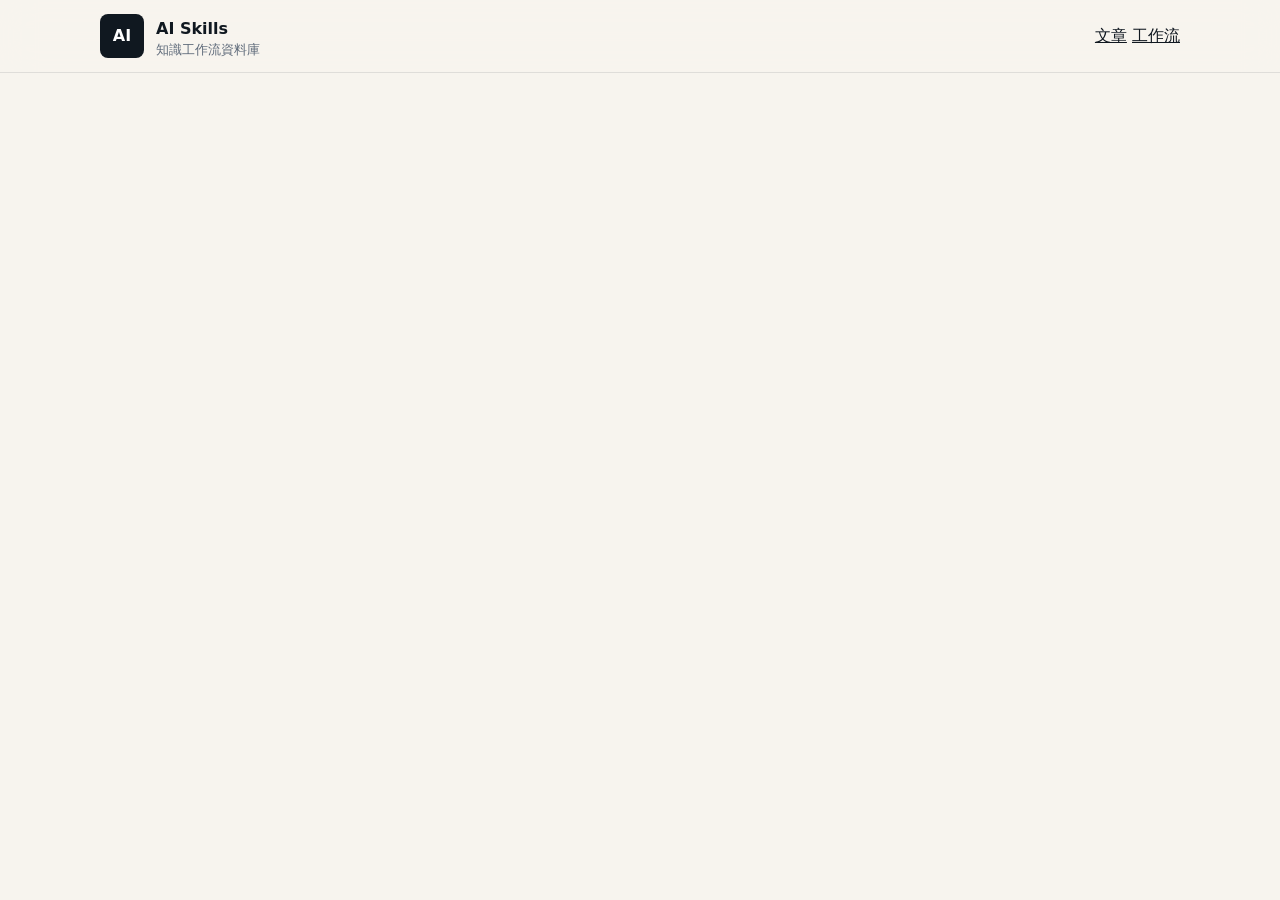
==== article.html @ cf1c887a "Add article detail page" ====
<!doctype html>
<html lang="zh-Hant">
  <head>
    <meta charset="utf-8" />
    <meta name="viewport" content="width=device-width, initial-scale=1" />
    <meta name="theme-color" content="#101820" />
    <meta name="apple-mobile-web-app-capable" content="yes" />
    <meta name="apple-mobile-web-app-title" content="AI Skills" />
    <meta name="description" content="AI Skills 單篇文章。" />
    <link rel="manifest" href="./manifest.webmanifest" />
    <link rel="icon" href="./icons/icon.svg" />
    <link rel="apple-touch-icon" href="./icons/icon.svg" />
    <link rel="stylesheet" href="./styles.css" />
    <title>AI Skills 文章</title>
  </head>
  <body data-page="article">
    <header class="site-header">
      <nav class="nav">
        <a class="brand" href="./" aria-label="AI Skills 首頁">
          <span class="brand-mark">AI</span>
          <span><strong>AI Skills</strong><small>知識工作流資料庫</small></span>
        </a>
        <div class="nav-actions">
          <a href="./#articles">文章</a>
          <a href="./#workflow">工作流</a>
          <button class="install-button" id="installButton" hidden>安裝</button>
        </div>
      </nav>
    </header>

    <main>
      <article class="article-page" id="articlePage" aria-live="polite"></article>
    </main>

    <script src="./data/articles.js"></script>
    <script src="./app.js"></script>
  </body>
</html>
---- styles.css ----
:root {
  color-scheme: light;
  --ink: #101820;
  --muted: #5f6b7a;
  --paper: #f7f4ee;
  --panel: #ffffff;
  --line: #d9d2c5;
  --accent: #276d5d;
  --accent-2: #d46a2c;
  --accent-3: #263e68;
  --shadow: 0 20px 60px rgba(16, 24, 32, 0.12);
}
* { box-sizing: border-box; }
html { scroll-behavior: smooth; }
body {
  margin: 0;
  background: var(--paper);
  color: var(--ink);
  font-family: "Noto Sans TC", "Microsoft JhengHei", system-ui, sans-serif;
  line-height: 1.7;
}
a { color: inherit; }
.site-header {
  position: sticky;
  top: 0;
  z-index: 10;
  border-bottom: 1px solid rgba(16, 24, 32, 0.1);
  background: rgba(247, 244, 238, 0.88);
  backdrop-filter: blur(16px);
}
.nav {
  display: flex;
  align-items: center;
  justify-content: space-between;
  max-width: 1120px;
  margin: 0 auto;
  padding: 14px 20px;
}
.brand { display: inline-flex; align-items: center; gap: 12px; text-decoration: none; }
.brand-mark {
  display: grid;
  width: 44px;
  height: 44px;
  place-items: center;
  border-radius: 8px;
  background: var(--ink);
  color: #fff;
  font-weight: 800;
}
.brand small { display: block; color: var(--muted); font-size: 13px; line-height: 1.2; }
.install-button, .primary-link, .secondary-link, .read-link {
  min-height: 44px;
  border: 1px solid var(--ink);
  border-radius: 8px;
  padding: 10px 16px;
  font: inherit;
  font-weight: 700;
  text-decoration: none;
}
.install-button, .primary-link { background: var(--ink); color: #fff; }
.secondary-link, .read-link { background: transparent; color: var(--ink); }
main { max-width: 1120px; margin: 0 auto; padding: 0 20px 56px; }
.hero {
  display: grid;
  grid-template-columns: minmax(0, 1.4fr) minmax(280px, 0.7fr);
  gap: 28px;
  min-height: calc(100vh - 74px);
  align-items: center;
  padding: 44px 0 28px;
}
.hero-copy h1 {
  max-width: 760px;
  margin: 8px 0 18px;
  font-size: clamp(42px, 6vw, 76px);
  line-height: 1.04;
  letter-spacing: 0;
}
.hero-copy p:not(.eyebrow) { max-width: 680px; color: var(--muted); font-size: 19px; }
.eyebrow {
  margin: 0;
  color: var(--accent-2);
  font-size: 13px;
  font-weight: 800;
  letter-spacing: 0.08em;
  text-transform: uppercase;
}
.hero-actions { display: flex; flex-wrap: wrap; gap: 12px; margin-top: 28px; }
.hero-panel {
  border: 1px solid var(--line);
  border-radius: 8px;
  background: var(--panel);
  box-shadow: var(--shadow);
  padding: 28px;
}
.hero-panel span { display: block; color: var(--accent); font-weight: 800; }
.hero-panel strong { display: block; margin: 12px 0; font-size: 30px; line-height: 1.2; }
.hero-panel p { margin: 0; color: var(--muted); }
.section { padding: 42px 0; }
.section-heading { margin-bottom: 16px; }
.section-heading h2, .full-article h2, .workflow h2 { margin: 6px 0 0; font-size: 34px; line-height: 1.2; }
.article-card {
  display: flex;
  gap: 24px;
  align-items: flex-end;
  justify-content: space-between;
  border-top: 3px solid var(--ink);
  background: var(--panel);
  border-radius: 8px;
  padding: 28px;
  box-shadow: 0 10px 30px rgba(16, 24, 32, 0.08);
}
.article-meta { margin: 0 0 10px; color: var(--accent); font-weight: 800; }
.article-card h3 { margin: 0; max-width: 800px; font-size: 26px; line-height: 1.25; }
.article-card p:last-child { max-width: 820px; margin-bottom: 0; color: var(--muted); }
.grid-section { display: grid; grid-template-columns: repeat(4, 1fr); gap: 16px; }
.insight-card {
  min-height: 260px;
  border: 1px solid var(--line);
  border-radius: 8px;
  background: var(--panel);
  padding: 22px;
}
.card-number { color: var(--accent-2); font-weight: 900; }
.insight-card h3 { margin: 28px 0 10px; font-size: 23px; }
.insight-card p { margin: 0; color: var(--muted); }
.full-article, .workflow, .source-box {
  border-radius: 8px;
  background: var(--panel);
  padding: 34px;
  box-shadow: 0 10px 30px rgba(16, 24, 32, 0.08);
}
.full-article > p:not(.eyebrow) { color: var(--muted); font-size: 18px; }
.article-body { display: grid; grid-template-columns: 1fr 1fr; gap: 10px 28px; margin-top: 22px; }
.article-body h3 { margin: 22px 0 6px; color: var(--accent-3); }
.article-body p { margin: 0; color: var(--muted); }
.workflow {
  display: grid;
  grid-template-columns: 0.8fr 1.2fr;
  gap: 32px;
  margin-top: 34px;
  background: var(--ink);
  color: #fff;
}
.workflow .eyebrow { color: #f2a45f; }
.workflow ol { display: grid; gap: 12px; margin: 0; padding-left: 22px; }
.workflow li { color: rgba(255, 255, 255, 0.82); }
.workflow strong { color: #fff; }
.source-box { margin-top: 24px; border: 1px solid var(--line); box-shadow: none; }
.source-box p { margin: 0 0 6px; color: var(--muted); }
.source-box a { color: var(--accent-3); font-weight: 800; }
@media (max-width: 880px) {
  .hero, .workflow, .article-body { grid-template-columns: 1fr; }
  .hero { min-height: auto; padding-top: 34px; }
  .grid-section { grid-template-columns: 1fr 1fr; }
}
@media (max-width: 620px) {
  .nav, main { padding-left: 16px; padding-right: 16px; }
  .hero-copy h1 { font-size: 42px; }
  .hero-copy p:not(.eyebrow) { font-size: 17px; }
  .article-card { display: block; padding: 22px; }
  .read-link { display: inline-flex; align-items: center; margin-top: 18px; }
  .grid-section { grid-template-columns: 1fr; }
  .full-article, .workflow, .source-box { padding: 24px; }
}
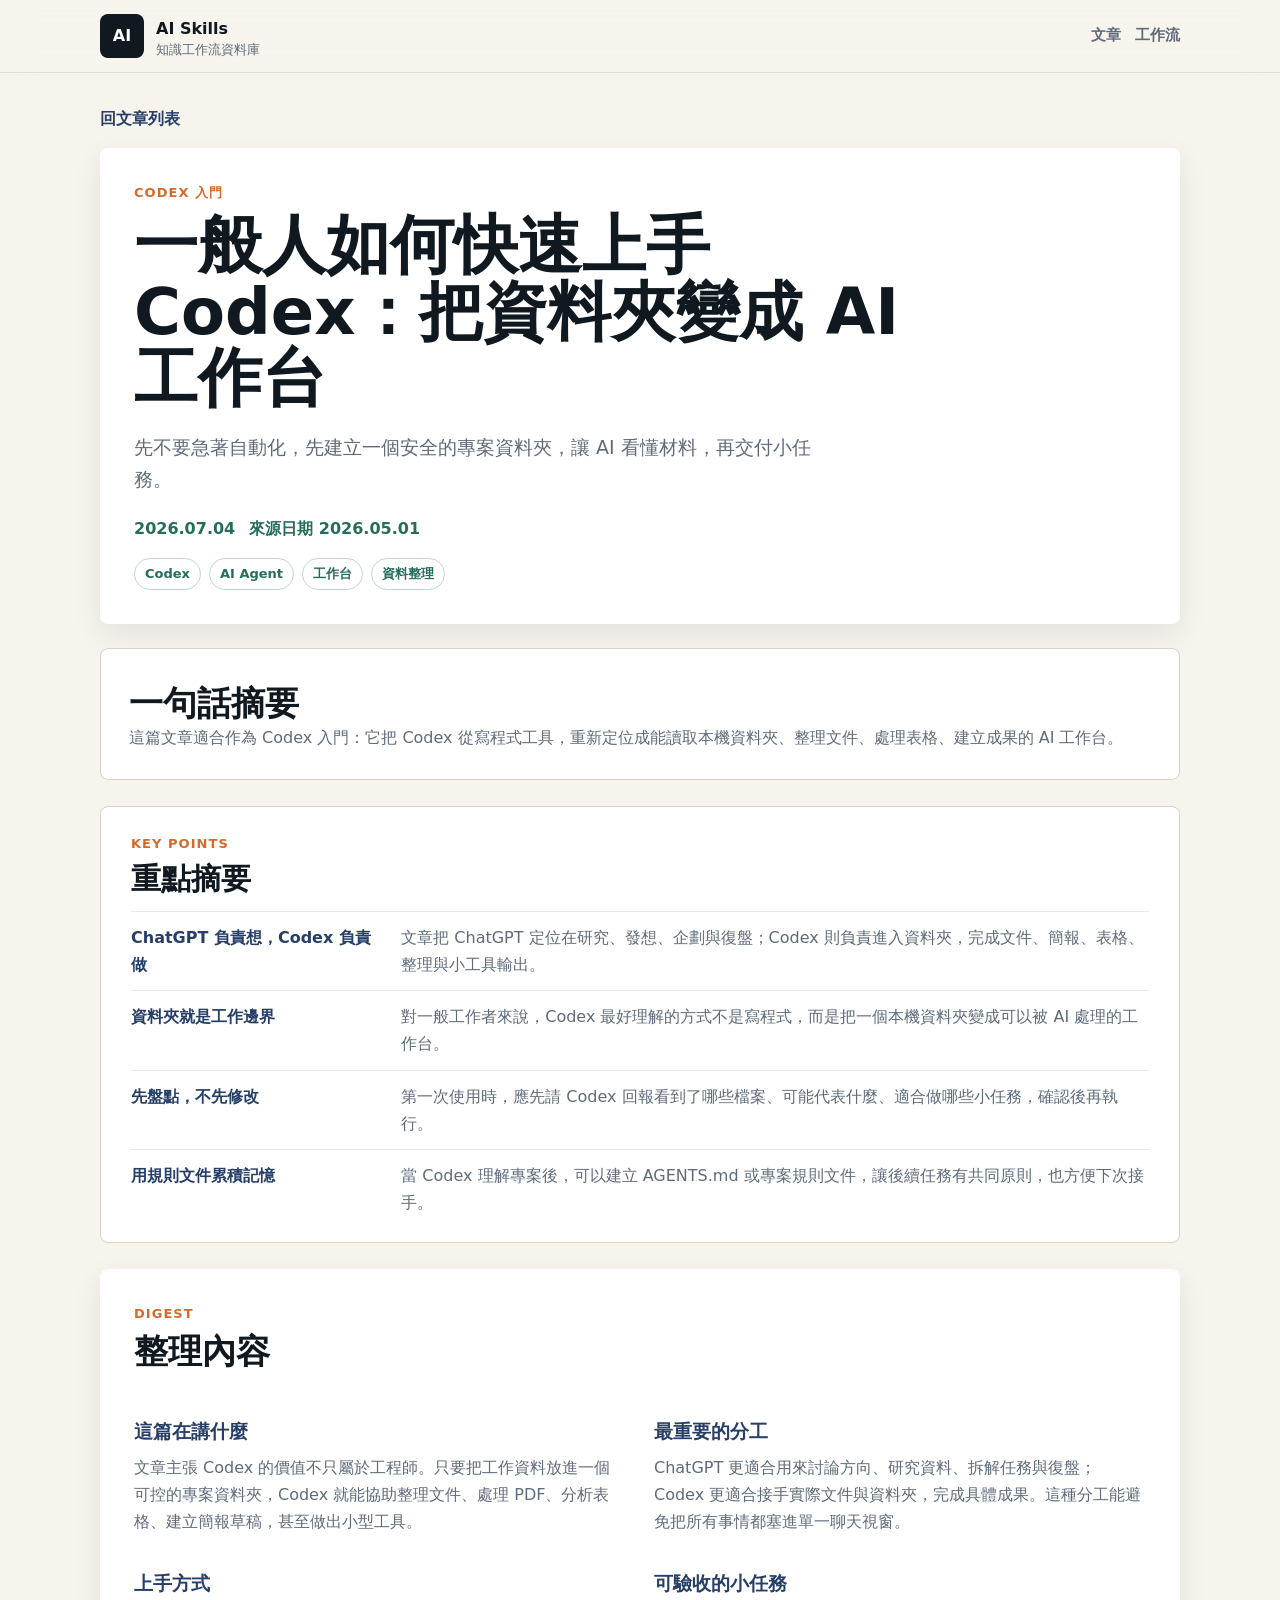
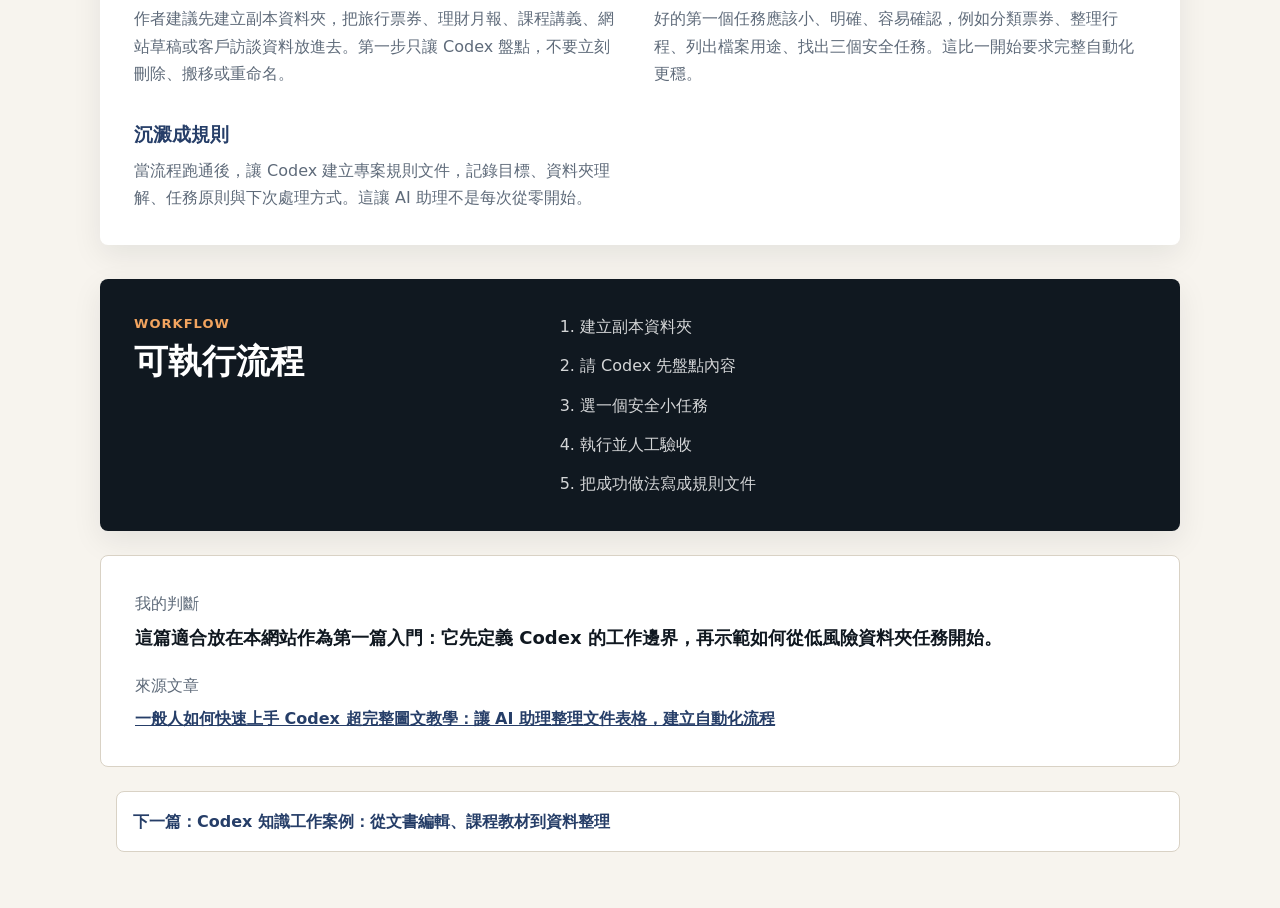
==== commit ee3037b6: "feat(pwa): add real PNG icons, make taxonomy cards clickable filters - Render icons/icon.svg to 192x" ====
--- a/article.html
+++ b/article.html
@@ -9,7 +9,7 @@
     <meta name="description" content="AI Skills 單篇文章。" />
     <link rel="manifest" href="./manifest.webmanifest" />
     <link rel="icon" href="./icons/icon.svg" />
-    <link rel="apple-touch-icon" href="./icons/icon.svg" />
+    <link rel="apple-touch-icon" href="./icons/apple-touch-icon.png" />
     <link rel="stylesheet" href="./styles.css" />
     <title>AI Skills 文章</title>
   </head>
--- a/styles.css
+++ b/styles.css
@@ -32,6 +32,7 @@
   display: flex;
   align-items: center;
   justify-content: space-between;
+  gap: 18px;
   max-width: 1120px;
   margin: 0 auto;
   padding: 14px 20px;
@@ -48,6 +49,8 @@
   font-weight: 800;
 }
 .brand small { display: block; color: var(--muted); font-size: 13px; line-height: 1.2; }
+.nav-actions { display: flex; align-items: center; gap: 14px; }
+.nav-actions a { color: var(--muted); font-size: 15px; font-weight: 800; text-decoration: none; }
 .install-button, .primary-link, .secondary-link, .read-link {
   min-height: 44px;
   border: 1px solid var(--ink);
@@ -68,14 +71,14 @@
   align-items: center;
   padding: 44px 0 28px;
 }
-.hero-copy h1 {
-  max-width: 760px;
+.hero-copy h1, .article-hero h1 {
+  max-width: 820px;
   margin: 8px 0 18px;
   font-size: clamp(42px, 6vw, 76px);
   line-height: 1.04;
   letter-spacing: 0;
 }
-.hero-copy p:not(.eyebrow) { max-width: 680px; color: var(--muted); font-size: 19px; }
+.hero-copy p:not(.eyebrow), .article-hero > p:not(.eyebrow) { max-width: 680px; color: var(--muted); font-size: 19px; }
 .eyebrow {
   margin: 0;
   color: var(--accent-2);
@@ -85,7 +88,7 @@
   text-transform: uppercase;
 }
 .hero-actions { display: flex; flex-wrap: wrap; gap: 12px; margin-top: 28px; }
-.hero-panel {
+.hero-panel, .summary-panel {
   border: 1px solid var(--line);
   border-radius: 8px;
   background: var(--panel);
@@ -94,10 +97,13 @@
 }
 .hero-panel span { display: block; color: var(--accent); font-weight: 800; }
 .hero-panel strong { display: block; margin: 12px 0; font-size: 30px; line-height: 1.2; }
-.hero-panel p { margin: 0; color: var(--muted); }
+.hero-panel p, .summary-panel p { margin: 0; color: var(--muted); }
 .section { padding: 42px 0; }
 .section-heading { margin-bottom: 16px; }
-.section-heading h2, .full-article h2, .workflow h2 { margin: 6px 0 0; font-size: 34px; line-height: 1.2; }
+.split-heading { display: flex; align-items: end; justify-content: space-between; gap: 28px; }
+.split-heading > p { max-width: 420px; margin: 0; color: var(--muted); }
+.section-heading h2, .full-article h2, .workflow h2, .summary-panel h2 { margin: 6px 0 0; font-size: 34px; line-height: 1.2; }
+.article-list { display: grid; gap: 18px; }
 .article-card {
   display: flex;
   gap: 24px;
@@ -109,9 +115,20 @@
   padding: 28px;
   box-shadow: 0 10px 30px rgba(16, 24, 32, 0.08);
 }
-.article-meta { margin: 0 0 10px; color: var(--accent); font-weight: 800; }
+.library-card { transition: transform 160ms ease, box-shadow 160ms ease; }
+.library-card:hover { transform: translateY(-2px); box-shadow: 0 16px 44px rgba(16, 24, 32, 0.12); }
+.article-meta, .article-meta-line { margin: 0 0 10px; color: var(--accent); font-weight: 800; }
 .article-card h3 { margin: 0; max-width: 800px; font-size: 26px; line-height: 1.25; }
 .article-card p:last-child { max-width: 820px; margin-bottom: 0; color: var(--muted); }
+.tag-row { display: flex; flex-wrap: wrap; gap: 8px; margin-top: 16px; }
+.tag-row span {
+  border: 1px solid rgba(39, 109, 93, 0.28);
+  border-radius: 999px;
+  padding: 4px 10px;
+  color: var(--accent);
+  font-size: 13px;
+  font-weight: 800;
+}
 .grid-section { display: grid; grid-template-columns: repeat(4, 1fr); gap: 16px; }
 .insight-card {
   min-height: 260px;
@@ -119,20 +136,56 @@
   border-radius: 8px;
   background: var(--panel);
   padding: 22px;
-}
+  display: block;
+  width: 100%;
+  font: inherit;
+  color: inherit;
+  text-align: left;
+  cursor: pointer;
+  transition: border-color 160ms ease, box-shadow 160ms ease;
+}
+.insight-card:hover { border-color: var(--accent); }
+.insight-card.active { border-color: var(--accent); box-shadow: 0 0 0 2px var(--accent) inset; }
+.compact-card { min-height: 220px; }
 .card-number { color: var(--accent-2); font-weight: 900; }
 .insight-card h3 { margin: 28px 0 10px; font-size: 23px; }
 .insight-card p { margin: 0; color: var(--muted); }
-.full-article, .workflow, .source-box {
+.filter-status {
+  display: flex;
+  align-items: center;
+  gap: 12px;
+  margin-bottom: 16px;
+  color: var(--muted);
+  font-weight: 700;
+}
+.filter-status button {
+  border: 1px solid var(--line);
+  border-radius: 999px;
+  background: transparent;
+  padding: 4px 12px;
+  font: inherit;
+  font-weight: 800;
+  color: var(--accent-3);
+  cursor: pointer;
+}
+.empty-state { color: var(--muted); }
+.full-article, .workflow, .source-box, .article-hero {
   border-radius: 8px;
   background: var(--panel);
   padding: 34px;
   box-shadow: 0 10px 30px rgba(16, 24, 32, 0.08);
 }
+.article-page { padding-top: 32px; }
+.article-hero { margin-bottom: 24px; }
+.article-hero h1 { font-size: clamp(38px, 5vw, 64px); }
+.article-meta-line { display: flex; flex-wrap: wrap; gap: 14px; }
+.back-link { display: inline-flex; margin-bottom: 16px; color: var(--accent-3); font-weight: 900; text-decoration: none; }
+.summary-panel { margin-bottom: 26px; box-shadow: none; }
 .full-article > p:not(.eyebrow) { color: var(--muted); font-size: 18px; }
 .article-body { display: grid; grid-template-columns: 1fr 1fr; gap: 10px 28px; margin-top: 22px; }
 .article-body h3 { margin: 22px 0 6px; color: var(--accent-3); }
 .article-body p { margin: 0; color: var(--muted); }
+.article-keypoints { padding-top: 18px; }
 .workflow {
   display: grid;
   grid-template-columns: 0.8fr 1.2fr;
@@ -144,21 +197,116 @@
 .workflow .eyebrow { color: #f2a45f; }
 .workflow ol { display: grid; gap: 12px; margin: 0; padding-left: 22px; }
 .workflow li { color: rgba(255, 255, 255, 0.82); }
-.workflow strong { color: #fff; }
+.workflow strong, .workflow code { color: #fff; }
 .source-box { margin-top: 24px; border: 1px solid var(--line); box-shadow: none; }
 .source-box p { margin: 0 0 6px; color: var(--muted); }
+.source-box strong { display: block; margin-bottom: 18px; font-size: 18px; }
+.source-title { margin-top: 18px !important; }
 .source-box a { color: var(--accent-3); font-weight: 800; }
+.article-nav {
+  display: flex;
+  justify-content: space-between;
+  gap: 16px;
+  margin-top: 24px;
+}
+.article-nav a {
+  flex: 1;
+  border: 1px solid var(--line);
+  border-radius: 8px;
+  background: var(--panel);
+  padding: 16px;
+  color: var(--accent-3);
+  font-weight: 900;
+  text-decoration: none;
+}
+.compact-hero {
+  min-height: auto;
+  padding: 38px 0 24px;
+}
+.compact-hero .hero-copy h1 {
+  font-size: clamp(40px, 5vw, 64px);
+}
+.compact-hero .hero-actions {
+  margin-top: 20px;
+}
+.first-section {
+  padding-top: 28px;
+}
+.featured-card {
+  border-top-color: var(--accent-2);
+}
+.compact-list-card {
+  align-items: center;
+  padding: 18px 22px;
+  border-top-width: 1px;
+  box-shadow: none;
+}
+.compact-list-card h3 {
+  font-size: 21px;
+}
+.compact-list-card p {
+  display: -webkit-box;
+  overflow: hidden;
+  -webkit-box-orient: vertical;
+  -webkit-line-clamp: 2;
+}
+.compact-list-card .tag-row {
+  margin-top: 10px;
+}
+.keypoint-strip {
+  margin-bottom: 26px;
+  border: 1px solid var(--line);
+  border-radius: 8px;
+  background: var(--panel);
+  padding: 26px 30px;
+}
+.keypoint-strip h2 {
+  margin: 6px 0 14px;
+  font-size: 30px;
+  line-height: 1.2;
+}
+.keypoint-strip ul {
+  display: grid;
+  gap: 12px;
+  margin: 0;
+  padding: 0;
+  list-style: none;
+}
+.keypoint-strip li {
+  display: grid;
+  grid-template-columns: minmax(150px, 0.34fr) 1fr;
+  gap: 16px;
+  border-top: 1px solid rgba(16, 24, 32, 0.1);
+  padding-top: 12px;
+}
+.keypoint-strip strong {
+  color: var(--accent-3);
+}
+.keypoint-strip span {
+  color: var(--muted);
+}
 @media (max-width: 880px) {
   .hero, .workflow, .article-body { grid-template-columns: 1fr; }
   .hero { min-height: auto; padding-top: 34px; }
   .grid-section { grid-template-columns: 1fr 1fr; }
+  .split-heading { display: block; }
+  .split-heading > p { margin-top: 10px; }
 }
 @media (max-width: 620px) {
   .nav, main { padding-left: 16px; padding-right: 16px; }
-  .hero-copy h1 { font-size: 42px; }
-  .hero-copy p:not(.eyebrow) { font-size: 17px; }
+  .nav { align-items: flex-start; }
+  .nav-actions { gap: 10px; }
+  .nav-actions a { display: none; }
+  .hero-copy h1, .article-hero h1 { font-size: 40px; }
+  .compact-hero { padding-top: 26px; }
+  .compact-hero .hero-copy h1 { font-size: 38px; }
+  .hero-copy p:not(.eyebrow), .article-hero > p:not(.eyebrow) { font-size: 17px; }
   .article-card { display: block; padding: 22px; }
+  .compact-list-card { padding: 18px; }
+  .compact-list-card h3 { font-size: 20px; }
   .read-link { display: inline-flex; align-items: center; margin-top: 18px; }
   .grid-section { grid-template-columns: 1fr; }
-  .full-article, .workflow, .source-box { padding: 24px; }
-}
+  .full-article, .workflow, .source-box, .article-hero, .summary-panel, .keypoint-strip { padding: 24px; }
+  .keypoint-strip li { grid-template-columns: 1fr; gap: 4px; }
+  .article-nav { display: grid; }
+}
